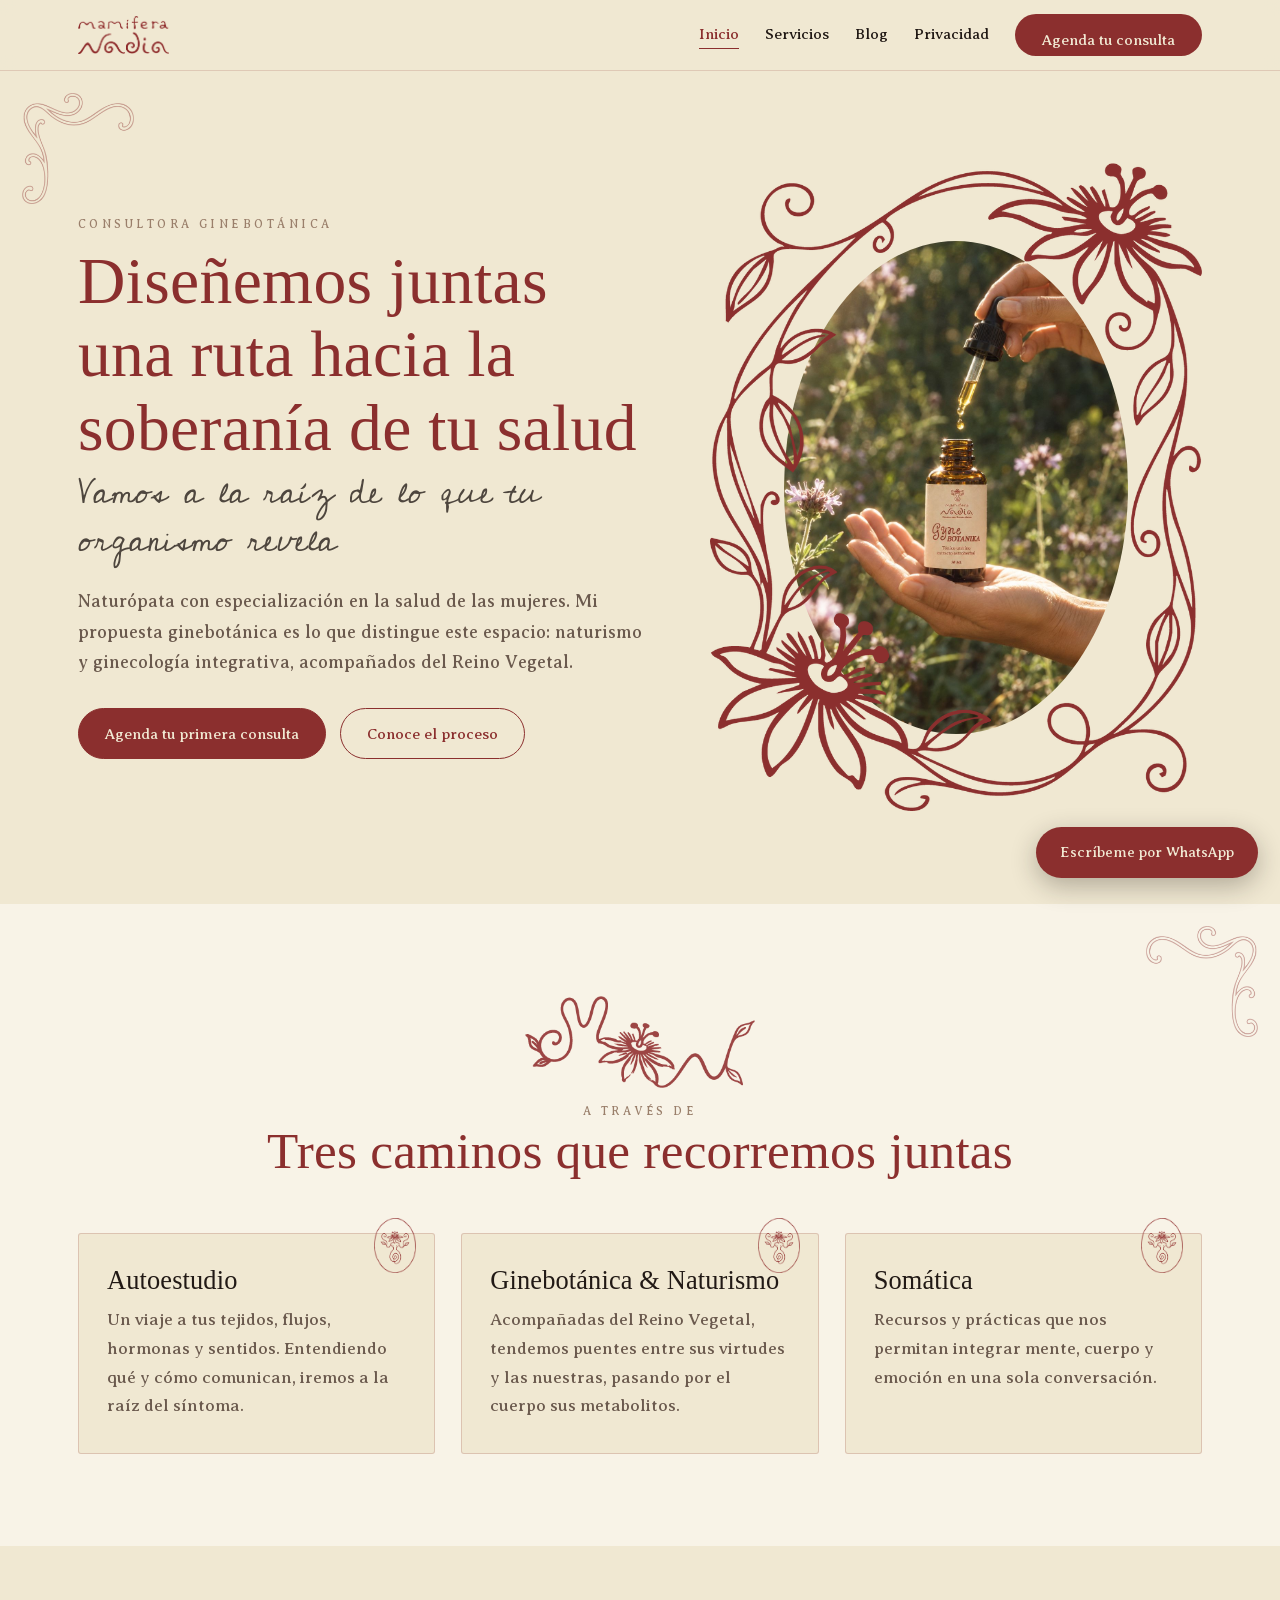
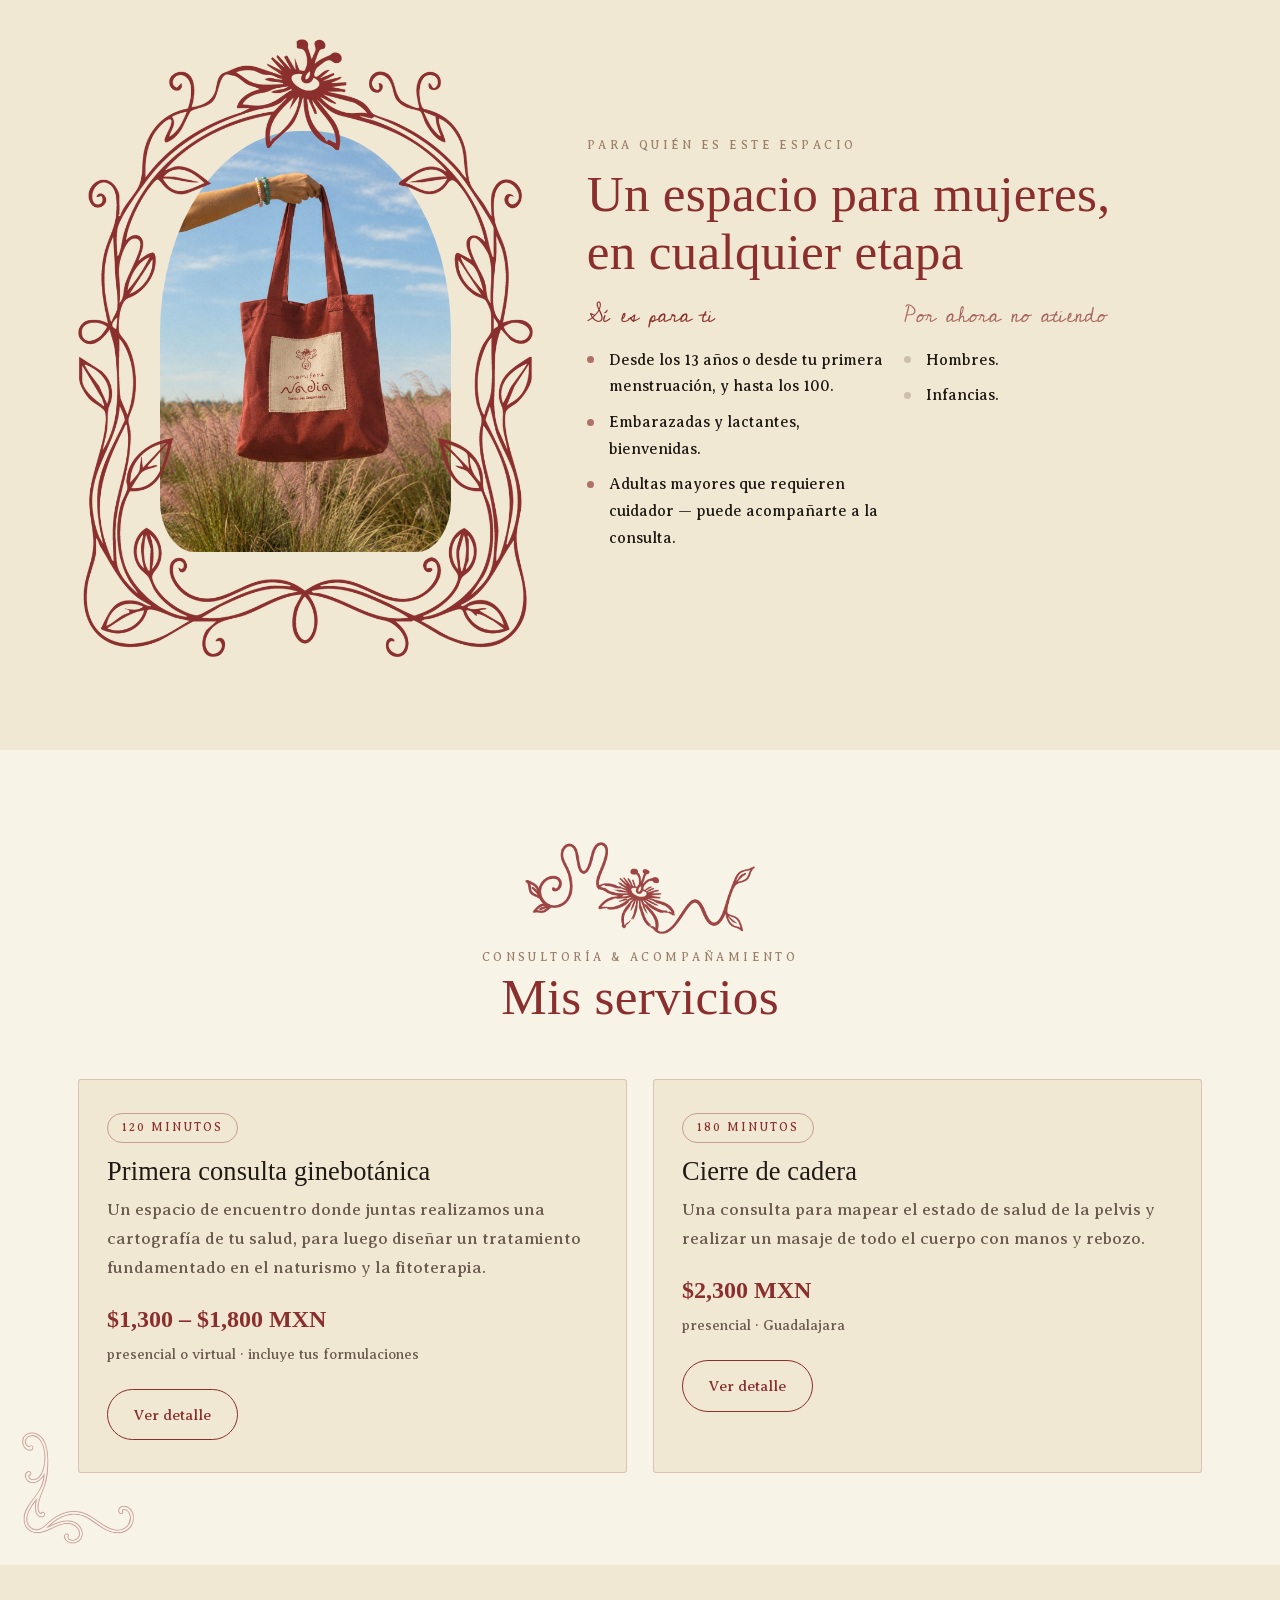
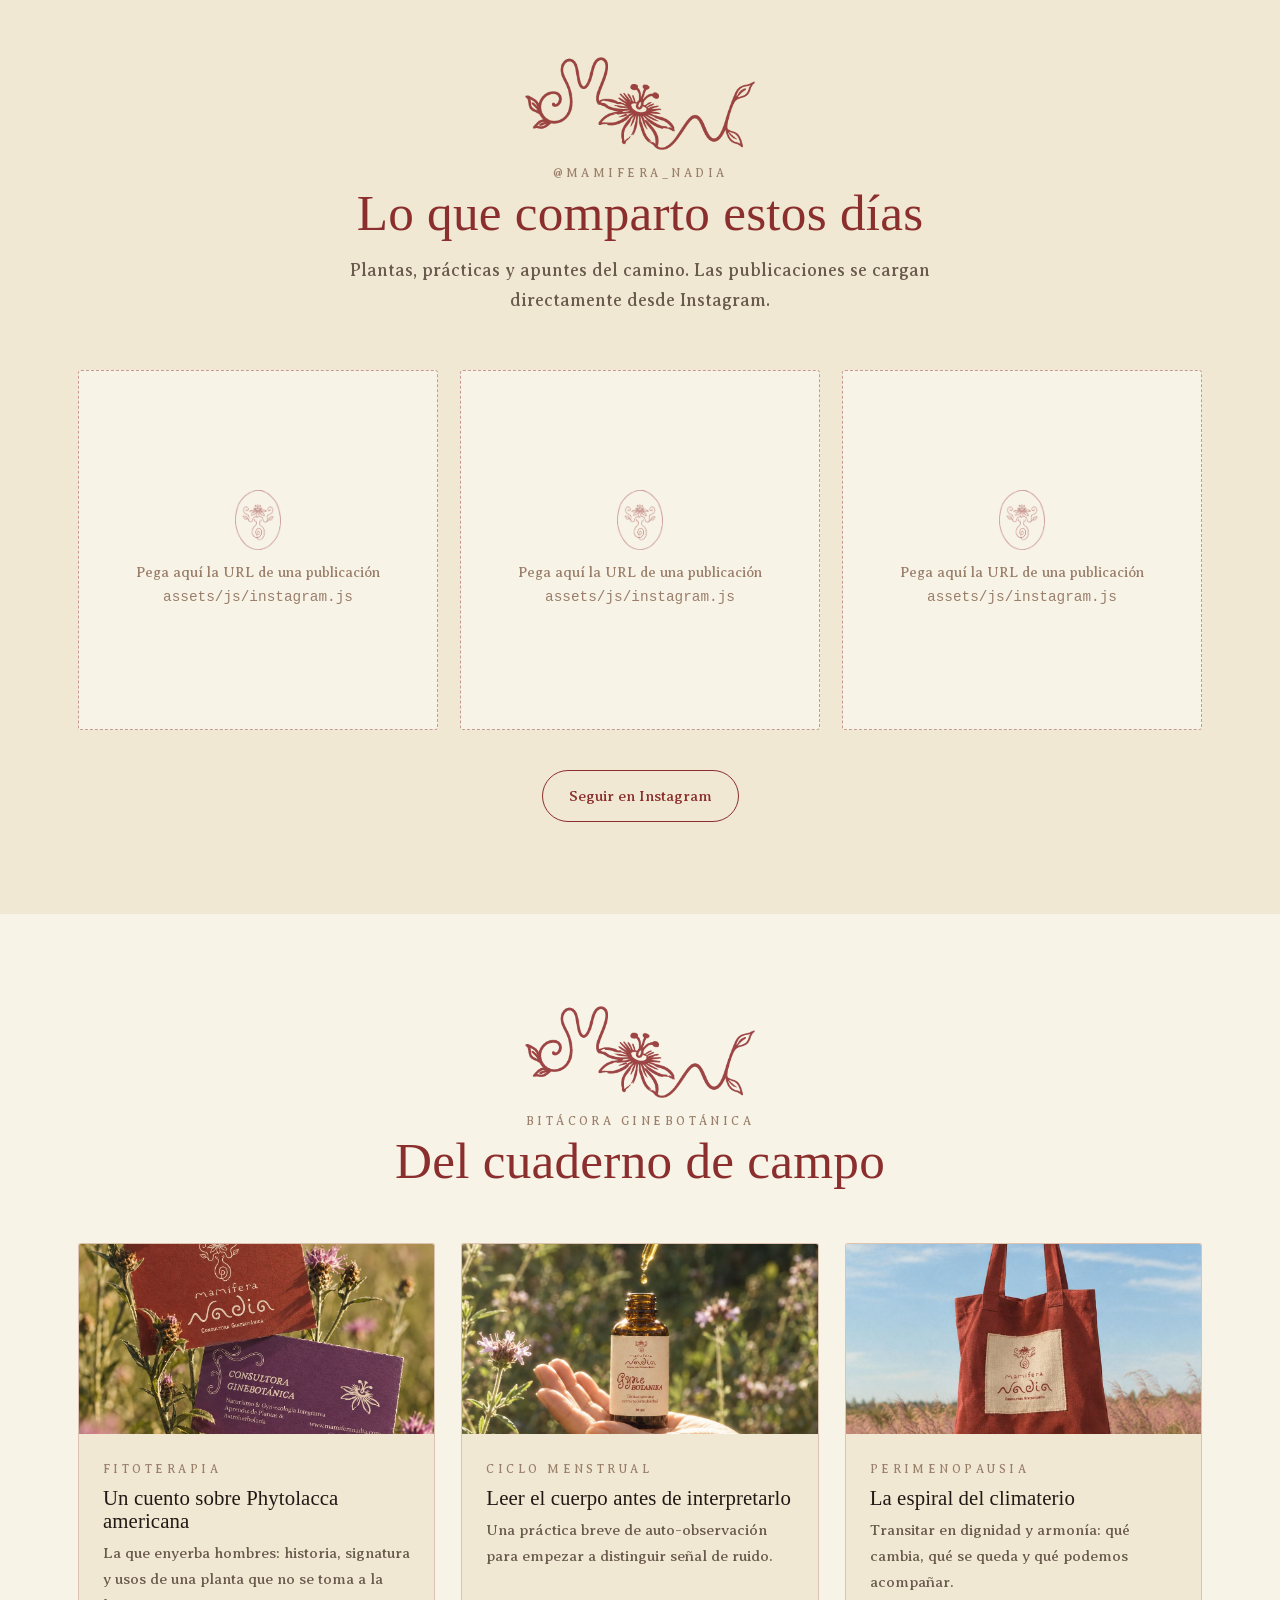
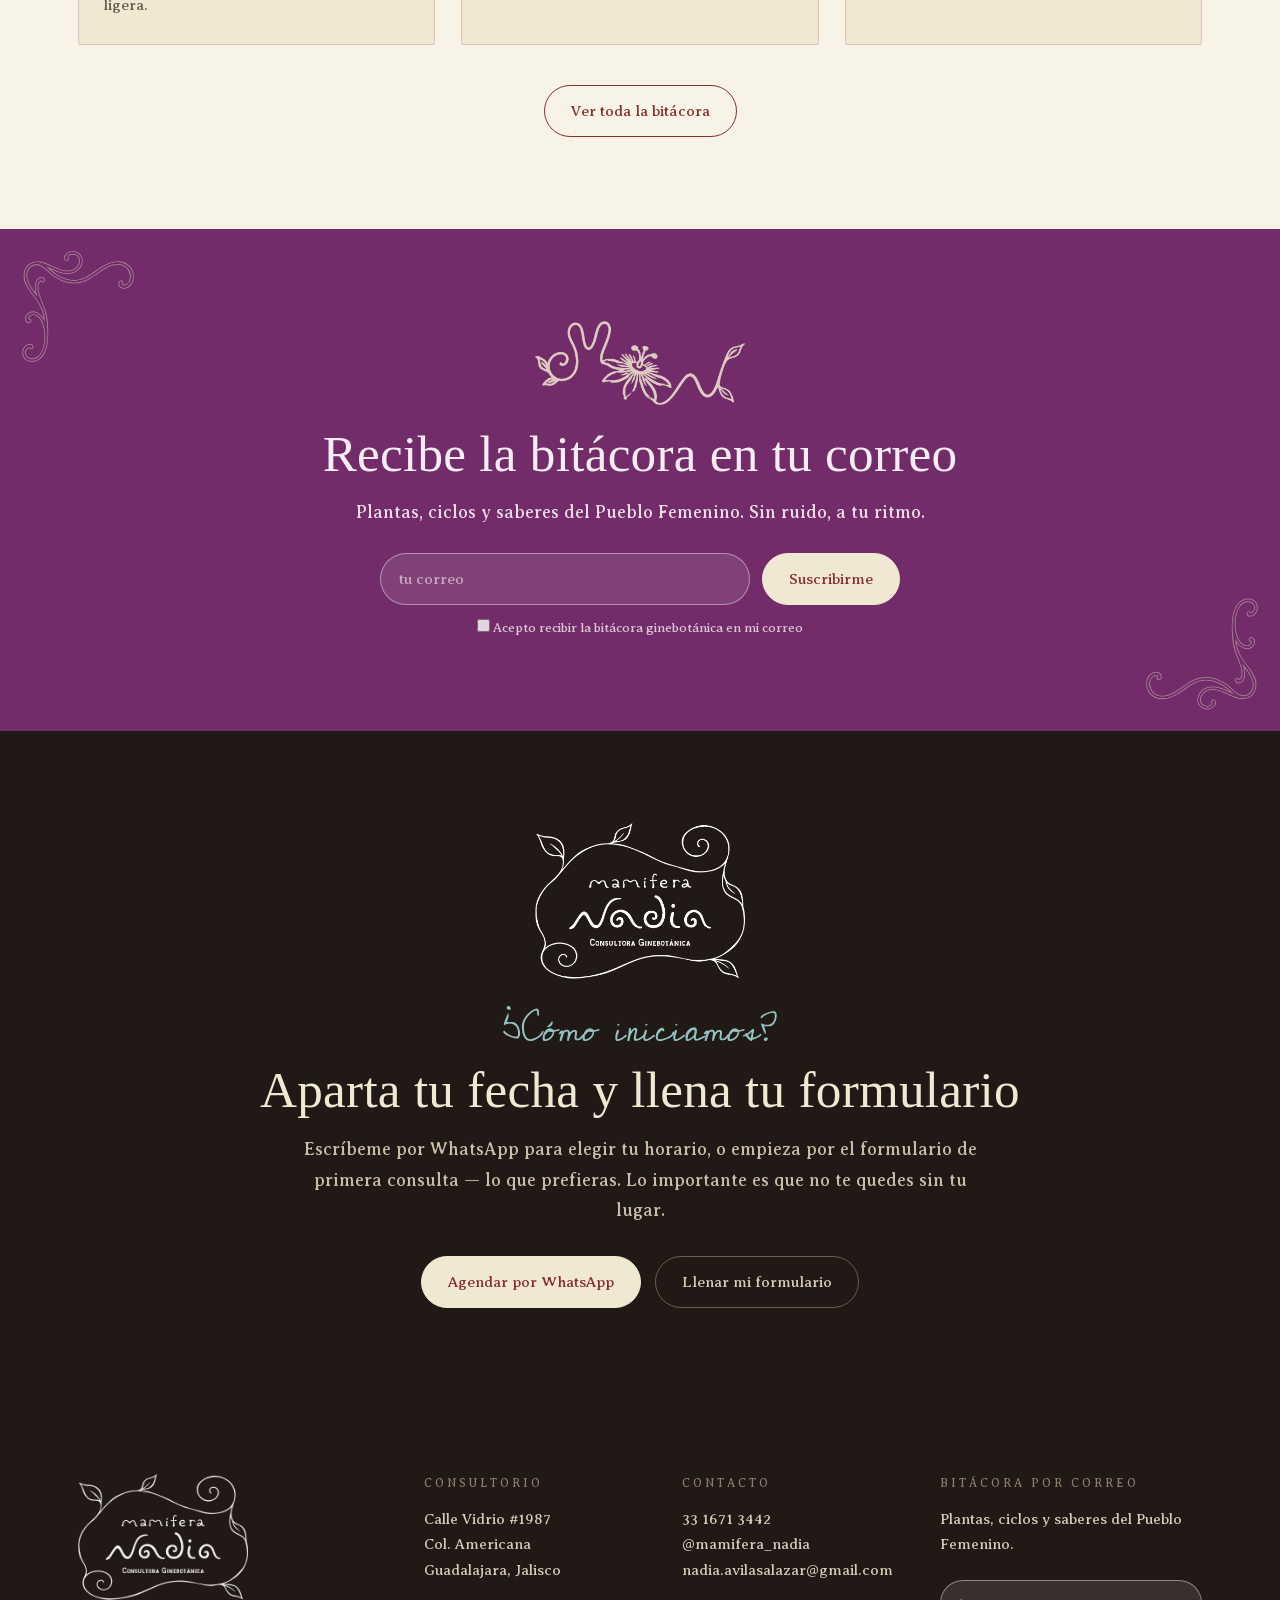
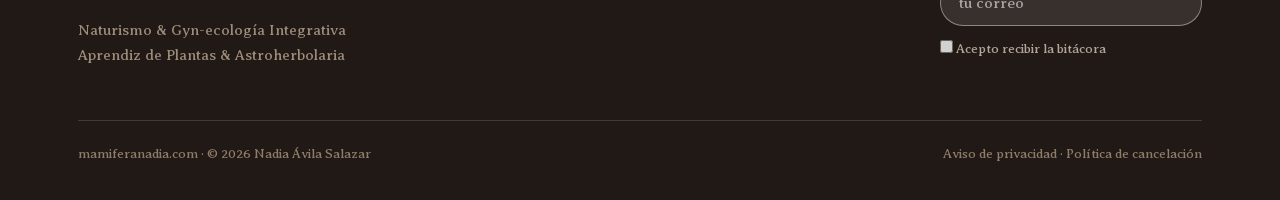
==== index.html @ 170dc7ae "Sitio mamifera Nadia: estructura inicial 5 paginas estaticas, hoja de estilos unica y JS en modulos." ====
<!DOCTYPE html>
<html lang="es">
<head>
  <meta charset="UTF-8">
  <meta name="viewport" content="width=device-width, initial-scale=1">
  <title>mamifera Nadia · Consultora Ginebotánica</title>
  <meta name="description" content="Acompañamiento y consultoría ginebotánica para mujeres. Naturismo y ginecología integrativa en Guadalajara y en línea.">
  <link rel="icon" href="assets/img/logos/sello-rojo.png">
  <link rel="preconnect" href="https://fonts.googleapis.com">
  <link rel="preconnect" href="https://fonts.gstatic.com" crossorigin>
  <link href="https://fonts.googleapis.com/css2?family=Averia+Serif+Libre:ital,wght@0,300;0,400;0,700;1,300;1,400;1,700&amp;family=Cedarville+Cursive&amp;family=IM+Fell+English:ital@0;1&amp;display=swap" rel="stylesheet">
  <link rel="stylesheet" href="assets/css/estilos.css">
</head>
<body>

<!-- ===================== MENÚ ===================== -->
<header class="nav">
  <div class="wrap">
    <a class="brand" href="index.html">
      <img src="assets/img/logos/logo-rojo.png" alt="mamifera Nadia">
    </a>
    <button class="menu-btn" aria-label="Abrir menú" aria-expanded="false">
      <span></span><span></span><span></span>
    </button>
    <nav>
      <a href="index.html">Inicio</a>
      <a href="servicios.html">Servicios</a>
      <a href="blog.html">Blog</a>
      <a href="privacidad.html">Privacidad</a>
      <a class="btn" href="formulario.html">Agenda tu consulta</a>
    </nav>
  </div>
</header>

<!-- ===================== PORTADA ===================== -->
<section class="hero">
  <img class="esq tl" src="assets/img/ornamentos/esquina.png" alt="">
  <div class="wrap split izq" style="grid-template-columns:1.08fr .92fr">
    <div>
      <p class="kicker">Consultora Ginebotánica</p>
      <h1 style="margin:10px 0 4px">Diseñemos juntas<br>una ruta hacia la<br>soberanía de tu salud</h1>
      <p class="mano" style="color:var(--tinta);opacity:.78;margin-bottom:22px">Vamos a la raíz de lo que tu organismo revela</p>
      <p class="lead muted">Naturópata con especialización en la salud de las mujeres. Mi propuesta ginebotánica
      es lo que distingue este espacio: naturismo y ginecología integrativa, acompañados del Reino Vegetal.</p>
      <div style="display:flex;gap:14px;flex-wrap:wrap;margin-top:30px">
        <a class="btn" href="formulario.html">Agenda tu primera consulta</a>
        <a class="btn btn-ghost" href="servicios.html">Conoce el proceso</a>
      </div>
    </div>
    <div class="framed oval">
        <div class="ph" style="background-image:url(assets/img/fotos/tonico.jpg)" role="img" aria-label="Tónico ginebotánico en la mano, en el campo"></div>
        <img class="fr" src="assets/img/ornamentos/marco-oval-flor.png" alt="">
      </div>
  </div>
</section>

<!-- ===================== TRES PILARES ===================== -->
<section class="alt">
  <img class="esq tr" src="assets/img/ornamentos/esquina.png" alt="">
  <div class="wrap">
    <div class="sec-head">
      <img class="divisor" src="assets/img/logos/flor-rojo.png" alt="">
      <p class="kicker">A través de</p>
      <h2>Tres caminos que recorremos juntas</h2>
    </div>
    <div class="grid g3">
      <article class="card">
        <img class="sello" src="assets/img/logos/sello-rojo.png" alt="">
        <h3>Autoestudio</h3>
        <p class="muted">Un viaje a tus tejidos, flujos, hormonas y sentidos. Entendiendo qué y cómo comunican,
        iremos a la raíz del síntoma.</p>
      </article>
      <article class="card">
        <img class="sello" src="assets/img/logos/sello-rojo.png" alt="">
        <h3>Ginebotánica &amp; Naturismo</h3>
        <p class="muted">Acompañadas del Reino Vegetal, tendemos puentes entre sus virtudes y las nuestras,
        pasando por el cuerpo sus metabolitos.</p>
      </article>
      <article class="card">
        <img class="sello" src="assets/img/logos/sello-rojo.png" alt="">
        <h3>Somática</h3>
        <p class="muted">Recursos y prácticas que nos permitan integrar mente, cuerpo y emoción
        en una sola conversación.</p>
      </article>
    </div>
  </div>
</section>

<!-- ===================== PARA QUIÉN ES ===================== -->
<section>
  <div class="wrap split izq">
    <div class="framed arco">
        <div class="ph" style="background-image:url(assets/img/fotos/bolsa.jpg)" role="img" aria-label="Bolsa de mamifera Nadia en el campo"></div>
        <img class="fr" src="assets/img/ornamentos/marco-arco.png" alt="">
      </div>
    <div>
      <p class="kicker">Para quién es este espacio</p>
      <h2 style="margin:10px 0 18px">Un espacio para mujeres,<br>en cualquier etapa</h2>
      <div class="grid g2" style="gap:20px">
        <div>
          <p class="mano-sm">Sí es para ti</p>
          <ul class="lista">
            <li>Desde los 13 años o desde tu primera menstruación, y hasta los 100.</li>
            <li>Embarazadas y lactantes, bienvenidas.</li>
            <li>Adultas mayores que requieren cuidador — puede acompañarte a la consulta.</li>
          </ul>
        </div>
        <div>
          <p class="mano-sm" style="opacity:.7">Por ahora no atiendo</p>
          <ul class="lista no"><li>Hombres.</li><li>Infancias.</li></ul>
        </div>
      </div>
    </div>
  </div>
</section>

<!-- ===================== SERVICIOS ===================== -->
<section class="alt">
  <img class="esq bl" src="assets/img/ornamentos/esquina.png" alt="">
  <div class="wrap">
    <div class="sec-head">
      <img class="divisor" src="assets/img/logos/flor-rojo.png" alt="">
      <p class="kicker">Consultoría &amp; acompañamiento</p>
      <h2>Mis servicios</h2>
    </div>
    <div class="grid g2">
      <article class="card">
        <span class="pill">120 minutos</span>
        <h3>Primera consulta ginebotánica</h3>
        <p class="muted">Un espacio de encuentro donde juntas realizamos una cartografía de tu salud,
        para luego diseñar un tratamiento fundamentado en el naturismo y la fitoterapia.</p>
        <p style="margin-top:16px"><b class="precio-grande">$1,300 – $1,800 MXN</b><br>
        <span class="muted" style="font-size:.9rem">presencial o virtual · incluye tus formulaciones</span></p>
        <p style="margin-top:20px"><a class="btn btn-ghost" href="servicios.html">Ver detalle</a></p>
      </article>
      <article class="card">
        <span class="pill">180 minutos</span>
        <h3>Cierre de cadera</h3>
        <p class="muted">Una consulta para mapear el estado de salud de la pelvis y realizar un masaje
        de todo el cuerpo con manos y rebozo.</p>
        <p style="margin-top:16px"><b class="precio-grande">$2,300 MXN</b><br>
        <span class="muted" style="font-size:.9rem">presencial · Guadalajara</span></p>
        <p style="margin-top:20px"><a class="btn btn-ghost" href="servicios.html">Ver detalle</a></p>
      </article>
    </div>
  </div>
</section>

<!-- ===================== INSTAGRAM ===================== -->
<section>
  <div class="wrap">
    <div class="sec-head">
      <img class="divisor" src="assets/img/logos/flor-rojo.png" alt="">
      <p class="kicker">@mamifera_nadia</p>
      <h2>Lo que comparto estos días</h2>
      <p class="lead muted">Plantas, prácticas y apuntes del camino. Las publicaciones se cargan
      directamente desde Instagram.</p>
    </div>
    <div class="ig-grid" data-instagram></div>
    <p class="center" style="margin-top:40px">
      <a class="btn btn-ghost" data-instagram-perfil href="https://www.instagram.com/mamifera_nadia/"
         target="_blank" rel="noopener">Seguir en Instagram</a>
    </p>
  </div>
</section>

<!-- ===================== BLOG ===================== -->
<section class="alt">
  <div class="wrap">
    <div class="sec-head">
      <img class="divisor" src="assets/img/logos/flor-rojo.png" alt="">
      <p class="kicker">Bitácora ginebotánica</p>
      <h2>Del cuaderno de campo</h2>
    </div>
    <div class="grid g3">
      <article class="post">
        <div class="img" style="background-image:url(assets/img/fotos/tarjetas.jpg)"></div>
        <div class="cuerpo">
          <p class="kicker">Fitoterapia</p>
          <h3>Un cuento sobre Phytolacca americana</h3>
          <p class="muted" style="font-size:.95rem">La que enyerba hombres: historia, signatura y usos
          de una planta que no se toma a la ligera.</p>
        </div>
      </article>
      <article class="post">
        <div class="img" style="background-image:url(assets/img/fotos/tonico.jpg)"></div>
        <div class="cuerpo">
          <p class="kicker">Ciclo menstrual</p>
          <h3>Leer el cuerpo antes de interpretarlo</h3>
          <p class="muted" style="font-size:.95rem">Una práctica breve de auto-observación para empezar
          a distinguir señal de ruido.</p>
        </div>
      </article>
      <article class="post">
        <div class="img" style="background-image:url(assets/img/fotos/bolsa.jpg)"></div>
        <div class="cuerpo">
          <p class="kicker">Perimenopausia</p>
          <h3>La espiral del climaterio</h3>
          <p class="muted" style="font-size:.95rem">Transitar en dignidad y armonía: qué cambia,
          qué se queda y qué podemos acompañar.</p>
        </div>
      </article>
    </div>
    <p class="center" style="margin-top:40px"><a class="btn btn-ghost" href="blog.html">Ver toda la bitácora</a></p>
  </div>
</section>

<!-- ===================== SUSCRIPCIÓN ===================== -->
<section class="morado">
  <img class="esq tl" src="assets/img/ornamentos/esquina-crema.png" alt="">
  <img class="esq br" src="assets/img/ornamentos/esquina-crema.png" alt="">
  <div class="wrap center">
    <img class="divisor" src="assets/img/logos/flor-crema.png" style="width:210px;margin-bottom:20px" alt="">
    <h2>Recibe la bitácora en tu correo</h2>
    <p class="lead" style="margin:14px auto 0;opacity:.9">Plantas, ciclos y saberes del Pueblo Femenino.
    Sin ruido, a tu ritmo.</p>
    <form class="sus" style="margin:26px auto 0" onsubmit="return false">
      <label class="sr-only" for="correo">Tu correo</label>
      <input id="correo" type="email" placeholder="tu correo" required>
      <button class="btn btn-claro" type="submit">Suscribirme</button>
    </form>
    <label class="consent"><input type="checkbox" required> Acepto recibir la bitácora ginebotánica en mi correo</label>
  </div>
</section>

<!-- ===================== CIERRE ===================== -->
<section id="agendar" class="oscuro">
  <div class="wrap center">
    <img src="assets/img/logos/logo-blanco.png" style="width:210px;margin:0 auto 28px" alt="">
    <p class="mano" style="color:var(--agua)">¿Cómo iniciamos?</p>
    <h2 style="margin:6px 0 16px">Aparta tu fecha y llena tu formulario</h2>
    <p class="lead" style="margin:0 auto;color:#C9BCA9">Escríbeme por WhatsApp para elegir tu horario, o empieza
    por el formulario de primera consulta — lo que prefieras. Lo importante es que no te quedes sin tu lugar.</p>
    <div style="display:flex;gap:14px;flex-wrap:wrap;justify-content:center;margin-top:30px">
      <a class="btn btn-claro" href="https://wa.me/523316713442">Agendar por WhatsApp</a>
      <a class="btn btn-linea" href="formulario.html">Llenar mi formulario</a>
    </div>
  </div>
</section>

<!-- ===================== PIE ===================== -->
<footer>
  <div class="wrap">
    <div class="cols">
      <div>
        <img class="logo" src="assets/img/logos/logo-blanco.png" alt="mamifera Nadia">
        <p style="color:#9D8C7A">Naturismo &amp; Gyn-ecología Integrativa<br>
        Aprendiz de Plantas &amp; Astroherbolaria</p>
      </div>
      <div>
        <h4>Consultorio</h4>
        Calle Vidrio #1987<br>Col. Americana<br>Guadalajara, Jalisco
      </div>
      <div>
        <h4>Contacto</h4>
        <a href="https://wa.me/523316713442">33 1671 3442</a><br>
        <a href="https://www.instagram.com/mamifera_nadia/">@mamifera_nadia</a><br>
        <a href="mailto:nadia.avilasalazar@gmail.com">nadia.avilasalazar@gmail.com</a>
      </div>
      <div>
        <h4>Bitácora por correo</h4>
        <p style="margin-bottom:10px">Plantas, ciclos y saberes del Pueblo Femenino.</p>
        <form class="sus" style="max-width:none" onsubmit="return false">
          <label class="sr-only" for="pie-correo">Tu correo</label>
          <input id="pie-correo" type="email" placeholder="tu correo" required>
        </form>
        <label class="consent"><input type="checkbox"> Acepto recibir la bitácora</label>
      </div>
    </div>
    <div class="fin">
      <span>mamiferanadia.com · © <span data-anio>2026</span> Nadia Ávila Salazar</span>
      <span><a href="privacidad.html">Aviso de privacidad</a> ·
            <a href="privacidad.html#cancelacion">Política de cancelación</a></span>
    </div>
  </div>
</footer>

<a class="wa" href="https://wa.me/523316713442">Escríbeme por WhatsApp</a>
<script type="module" src="assets/js/main.js"></script>
</body>
</html>
---- assets/css/estilos.css ----
/* =============================================================
   mamifera Nadia · Consultora Ginebotánica
   Hoja de estilos única del sitio
   Paleta y tipografías tomadas del manual de marca.
   ============================================================= */

/* ---------- 1. Tokens ---------- */
:root{
  /* Paleta del manual de marca */
  --crema:#F0E8D2;        /* Savia mamífera claro · PANTONE 7506C */
  --crema2:#F8F3E7;       /* variación de apoyo, no está en el manual */
  --rojo:#8B2F2E;         /* Savia mamífera · PANTONE 663C */
  --rojo-osc:#6E2423;
  --morado:#722C69;       /* Misterio · PANTONE 249C */
  --agua:#94C2C3;         /* Fluir · PANTONE 564C */
  --tinta:#211915;        /* Muerte / Renacimiento */

  /* Tipografías (manual: sección "Tipografía en web") */
  --sans:'Averia Serif Libre',Georgia,serif;   /* cuerpo de texto */
  --titulo:'IM Fell English',Georgia,serif;    /* títulos */
  --mano:'Cedarville Cursive',cursive;         /* subtítulo o contraste */

  --max:1180px;
  --radio:3px;
}

/* ---------- 2. Base ---------- */
*{box-sizing:border-box;margin:0;padding:0}
html{scroll-behavior:smooth}
body{
  font-family:var(--sans);background:var(--crema);color:var(--tinta);
  line-height:1.7;font-size:17px;-webkit-font-smoothing:antialiased;
}
img{max-width:100%;display:block}
a{color:inherit;text-decoration:none}
button{font:inherit;cursor:pointer;border:none;background:none;color:inherit}
.wrap{max-width:var(--max);margin:0 auto;padding:0 28px}
.sr-only{position:absolute;width:1px;height:1px;overflow:hidden;clip:rect(0 0 0 0);white-space:nowrap}

/* ---------- 3. Tipografía ---------- */
h1,h2,h3{font-family:var(--titulo);font-weight:400;line-height:1.12;letter-spacing:.005em}
h1{font-size:clamp(2.6rem,5.2vw,4.1rem);color:var(--rojo)}
h2{font-size:clamp(2rem,4.2vw,3.2rem);color:var(--rojo)}
h3{font-size:clamp(1.3rem,2.2vw,1.65rem);color:var(--tinta)}
.mano{font-family:var(--mano);font-size:clamp(1.5rem,3vw,2.2rem);color:var(--rojo);line-height:1.35}
.mano-sm{font-family:var(--mano);font-size:1.35rem;color:var(--rojo)}
.kicker{font-size:.72rem;letter-spacing:.3em;text-transform:uppercase;color:#9A7F6B}
.lead{font-size:1.12rem;max-width:62ch}
.muted{color:#6B5A4E}
.center{text-align:center}

/* ---------- 4. Navegación ---------- */
.nav{position:sticky;top:0;z-index:40;background:rgba(240,232,210,.94);
     backdrop-filter:blur(8px);border-bottom:1px solid rgba(139,47,46,.16)}
.nav .wrap{display:flex;align-items:center;gap:30px;padding-top:14px;padding-bottom:14px}
.nav .brand img{height:38px;width:auto}
.nav nav{margin-left:auto;display:flex;gap:26px;align-items:center;font-size:.95rem}
.nav nav a{padding-bottom:2px;border-bottom:1px solid transparent}
.nav nav a:not(.btn):hover,
.nav nav a:not(.btn)[aria-current="page"]{border-color:var(--rojo);color:var(--rojo)}
.nav nav a.btn:hover{border-color:var(--rojo-osc)}

.menu-btn{display:none;margin-left:auto;width:42px;height:42px;position:relative}
.menu-btn span{position:absolute;left:9px;right:9px;height:1.5px;background:var(--rojo);transition:.25s}
.menu-btn span:nth-child(1){top:14px}
.menu-btn span:nth-child(2){top:20px}
.menu-btn span:nth-child(3){top:26px}
.menu-abierto .menu-btn span:nth-child(1){top:20px;transform:rotate(45deg)}
.menu-abierto .menu-btn span:nth-child(2){opacity:0}
.menu-abierto .menu-btn span:nth-child(3){top:20px;transform:rotate(-45deg)}

/* ---------- 5. Botones ---------- */
/* [hidden] debe ganarle al display de .btn, o los botones del
   formulario por pasos se muestran todos a la vez. */
[hidden]{display:none!important}
.btn{display:inline-block;background:var(--rojo);color:var(--crema);padding:12px 26px;
     border-radius:999px;font-size:.95rem;border:1px solid var(--rojo);transition:.18s;text-align:center}
.btn:hover{background:var(--rojo-osc);border-color:var(--rojo-osc)}
.btn-ghost{background:transparent;color:var(--rojo)}
.btn-ghost:hover{background:var(--rojo);color:var(--crema)}
.btn-claro{background:var(--crema);color:var(--rojo);border-color:var(--crema)}
.btn-claro:hover{background:#fff;color:var(--rojo-osc);border-color:#fff}
.btn-linea{background:transparent;border-color:#6A5B4E;color:#D7CBB8}
.btn-linea:hover{background:rgba(255,255,255,.08);border-color:#8E7C6A}

/* ---------- 6. Secciones ---------- */
section{padding:92px 0;position:relative}
.alt{background:var(--crema2)}
.oscuro{background:var(--tinta);color:var(--crema)}
.oscuro h2,.oscuro h3,.oscuro .mano{color:var(--crema)}
.oscuro .kicker{color:#A99583}
.morado{background:var(--morado);color:#F6EDF4}
.morado h2,.morado .mano{color:#F6EDF4}
.morado .kicker{color:#D3AFCB}

.sec-head{text-align:center;margin-bottom:54px}
.sec-head .lead{margin:14px auto 0}
.divisor{display:block;width:230px;margin:0 auto 14px;opacity:.85}

/* Flourishes de esquina (universo gráfico del manual) */
.esq{position:absolute;width:112px;opacity:.4;pointer-events:none}
.esq.tl{top:22px;left:22px}
.esq.tr{top:22px;right:22px;transform:scaleX(-1)}
.esq.bl{bottom:22px;left:22px;transform:scaleY(-1)}
.esq.br{bottom:22px;right:22px;transform:scale(-1,-1)}

/* ---------- 7. Fotografía enmarcada ---------- */
.framed{position:relative;width:100%}
.framed .ph{position:absolute;background-size:cover;background-position:center}
.framed .fr{position:absolute;inset:0;width:100%;height:100%;object-fit:contain}
.framed.oval{aspect-ratio:864/1139}
.framed.oval .ph{inset:12% 15%;border-radius:50%}
.framed.arco{aspect-ratio:857/1167}
.framed.arco .ph{inset:15% 18% 17%;border-radius:48% 48% 12% 12%}
.framed.rect{aspect-ratio:871/1115}
.framed.rect .ph{inset:16% 18%;border-radius:2px}

/* ---------- 8. Rejillas y tarjetas ---------- */
.grid{display:grid;gap:26px}
.grid>*{min-width:0}
.g2{grid-template-columns:repeat(2,1fr)}
.g3{grid-template-columns:repeat(3,1fr)}
.g4{grid-template-columns:repeat(4,1fr)}
.split{display:grid;gap:54px;align-items:center}
.split.izq{grid-template-columns:.85fr 1.15fr}
.split.der{grid-template-columns:1.15fr .85fr}

.card{background:var(--crema2);border:1px solid rgba(139,47,46,.2);
      border-radius:var(--radio);padding:32px 28px;position:relative}
.alt .card{background:var(--crema)}
.card h3{margin-bottom:10px}
.card .sello{position:absolute;top:-16px;right:18px;width:42px;opacity:.9}
.card.precio{text-align:center}
.precio .amt{font-family:var(--titulo);font-size:2.4rem;color:var(--rojo);line-height:1.1;margin:10px 0 2px}
.precio-grande{font-family:var(--titulo);font-size:1.5rem;color:var(--rojo)}

.pill{display:inline-block;font-size:.72rem;letter-spacing:.18em;text-transform:uppercase;
      color:var(--rojo);border:1px solid rgba(139,47,46,.4);border-radius:999px;
      padding:4px 14px;margin-bottom:14px}

.lista{list-style:none;margin-top:12px}
.lista li{position:relative;padding-left:22px;margin-bottom:9px;font-size:.98rem}
.lista li::before{content:"";position:absolute;left:0;top:.62em;width:7px;height:7px;
                  border-radius:50%;background:var(--rojo);opacity:.65}
.lista.no li::before{background:#B9A997}

.pasos .paso{text-align:center}
.paso .n{font-family:var(--titulo);font-size:2.6rem;color:var(--rojo);opacity:.55;line-height:1}
.paso p{font-size:.97rem;margin-top:6px}

.horario{display:flex;justify-content:space-between;gap:12px;padding:9px 0;
         border-bottom:1px dotted rgba(139,47,46,.3);font-size:1rem}
.horario:last-child{border-bottom:none}
.horario b{font-weight:400;color:var(--rojo)}

/* ---------- 9. Blog ---------- */
.post{background:var(--crema2);border:1px solid rgba(139,47,46,.2);
      border-radius:var(--radio);overflow:hidden;display:flex;flex-direction:column}
.alt .post{background:var(--crema)}
.post .img{height:190px;background-size:cover;background-position:center}
.post .cuerpo{padding:26px 24px}
.post h3{font-size:1.3rem;margin:6px 0 8px}
.categorias{display:flex;gap:10px;flex-wrap:wrap;justify-content:center;margin-top:22px}
.categorias a{border:1px solid rgba(139,47,46,.35);border-radius:999px;padding:6px 18px;font-size:.9rem}
.categorias a:hover,.categorias a[aria-current]{background:var(--rojo);color:var(--crema);border-color:var(--rojo)}

/* ---------- 10. Instagram ---------- */
.ig-grid{display:grid;grid-template-columns:repeat(3,1fr);gap:22px;align-items:start}
.ig-grid>*{min-width:0}
/* Instagram inyecta iframes con ancho mínimo propio: lo neutralizamos */
.ig-grid .instagram-media{min-width:0!important;max-width:100%!important;margin:0!important;
                          border-radius:var(--radio)!important}
.ig-slot{border:1px dashed rgba(139,47,46,.45);border-radius:var(--radio);background:var(--crema2);
         aspect-ratio:1/1;display:flex;flex-direction:column;align-items:center;justify-content:center;
         gap:10px;text-align:center;padding:26px;color:#9A7F6B;font-size:.9rem}
.ig-slot img{width:46px;opacity:.5}
.ig-fallback{border:1px solid rgba(139,47,46,.25);border-radius:var(--radio);background:var(--crema2);
             aspect-ratio:1/1;display:flex;flex-direction:column;align-items:center;justify-content:center;
             gap:12px;text-align:center;padding:26px}

/* ---------- 11. Formulario ---------- */
.form-wrap{max-width:760px;margin:0 auto}
fieldset{border:none;padding:0;margin:0;min-width:0}
legend{padding:0;display:block}
.paso-form{display:none}
.paso-form.activo{display:block}
.barra{display:flex;gap:5px;margin:26px 0 8px}
.barra span{flex:1;height:5px;background:rgba(139,47,46,.18);border-radius:999px;transition:.3s}
.barra span.ok{background:var(--rojo)}
.campo{margin:22px 0}
.campo label{display:block;font-size:.98rem;margin-bottom:8px}
.campo .ayuda{font-size:.85rem;color:#9A7F6B;margin-top:4px}
.campo input[type=text],.campo input[type=email],.campo input[type=tel],
.campo input[type=number],.campo select,.campo textarea{
  width:100%;border:1px solid rgba(139,47,46,.3);background:#fff;border-radius:var(--radio);
  padding:12px 14px;font-family:var(--sans);font-size:1rem;color:var(--tinta)}
.campo textarea{min-height:110px;resize:vertical}
.campo input:focus,.campo textarea:focus,.campo select:focus{outline:2px solid rgba(139,47,46,.35);outline-offset:1px}
.opciones{display:flex;gap:10px;flex-wrap:wrap}
.opciones label{display:inline-flex;align-items:center;gap:8px;border:1px solid rgba(139,47,46,.3);
                background:#fff;border-radius:999px;padding:8px 18px;font-size:.93rem;cursor:pointer}
.modalidad{display:grid;grid-template-columns:1fr 1fr;gap:16px;margin:18px 0}
.modalidad label{border:2px solid rgba(139,47,46,.25);background:#fff;border-radius:var(--radio);
                 padding:20px;text-align:center;cursor:pointer;transition:.18s}
.modalidad input{position:absolute;opacity:0}
.modalidad input:checked + span{color:var(--rojo)}
.modalidad label:has(input:checked){border-color:var(--rojo)}
.nav-form{display:flex;justify-content:space-between;gap:14px;margin-top:34px}

/* ---------- 12. Suscripción ---------- */
.sus{display:flex;gap:12px;max-width:520px;margin-top:22px}
.sus input{flex:1;min-width:0;border:1px solid rgba(246,237,244,.45);background:rgba(255,255,255,.1);
           color:#F6EDF4;padding:13px 18px;border-radius:999px;font-family:var(--sans);font-size:.95rem}
.sus input::placeholder{color:rgba(246,237,244,.6)}
.consent{font-size:.82rem;opacity:.8;margin-top:12px;display:block}

/* ---------- 13. Pie ---------- */
footer{background:var(--tinta);color:#D7CBB8;padding:74px 0 34px;font-size:.93rem}
footer .cols{display:grid;grid-template-columns:1.4fr 1fr 1fr 1.2fr;gap:40px}
footer .cols>*{min-width:0}
footer h4{font-size:.72rem;letter-spacing:.26em;text-transform:uppercase;color:#8E7C6A;
          margin-bottom:14px;font-weight:400;font-family:var(--sans)}
footer a:hover{color:var(--crema)}
footer .logo{width:170px;margin-bottom:18px;opacity:.95}
footer .fin{margin-top:52px;padding-top:22px;border-top:1px solid rgba(215,203,184,.18);
            display:flex;justify-content:space-between;gap:20px;flex-wrap:wrap;font-size:.82rem;color:#8E7C6A}

/* ---------- 14. WhatsApp flotante ---------- */
.wa{position:fixed;right:22px;bottom:22px;z-index:50;background:var(--rojo);color:var(--crema);
    border-radius:999px;padding:13px 24px;font-size:.92rem;box-shadow:0 8px 26px rgba(33,25,21,.3)}
.wa:hover{background:var(--rojo-osc)}

/* ---------- 15. Responsive ---------- */
@media(max-width:900px){
  body{font-size:16px}
  section{padding:64px 0}
  .wrap{padding:0 16px}
  .g2,.g3,.g4,.ig-grid{grid-template-columns:1fr}
  .g4.pasos,.ig-grid{grid-template-columns:repeat(2,minmax(0,1fr))}
  .split.izq,.split.der{grid-template-columns:1fr;gap:38px}
  .split .framed{max-width:420px;margin:0 auto}
  .modalidad{grid-template-columns:1fr}
  footer .cols{grid-template-columns:repeat(2,minmax(0,1fr));gap:28px}
  .esq{display:none}

  .menu-btn{display:block}
  .nav nav{position:fixed;inset:68px 0 auto;background:var(--crema);flex-direction:column;
           align-items:stretch;gap:0;padding:10px 16px 22px;margin:0;
           border-bottom:1px solid rgba(139,47,46,.16);display:none}
  .menu-abierto .nav nav{display:flex}
  .nav nav a{padding:14px 4px;border-bottom:1px solid rgba(139,47,46,.12)}
  .nav nav a.btn{margin-top:14px;border-bottom:1px solid var(--rojo)}
}
@media(max-width:560px){
  .ig-grid{grid-template-columns:1fr}
  .sus{flex-direction:column}
  .sus .btn{width:100%}
}

/* ---------- 16. Accesibilidad ---------- */
@media(prefers-reduced-motion:reduce){
  *{animation:none!important;transition:none!important}
  html{scroll-behavior:auto}
}
:focus-visible{outline:2px solid var(--rojo);outline-offset:2px}
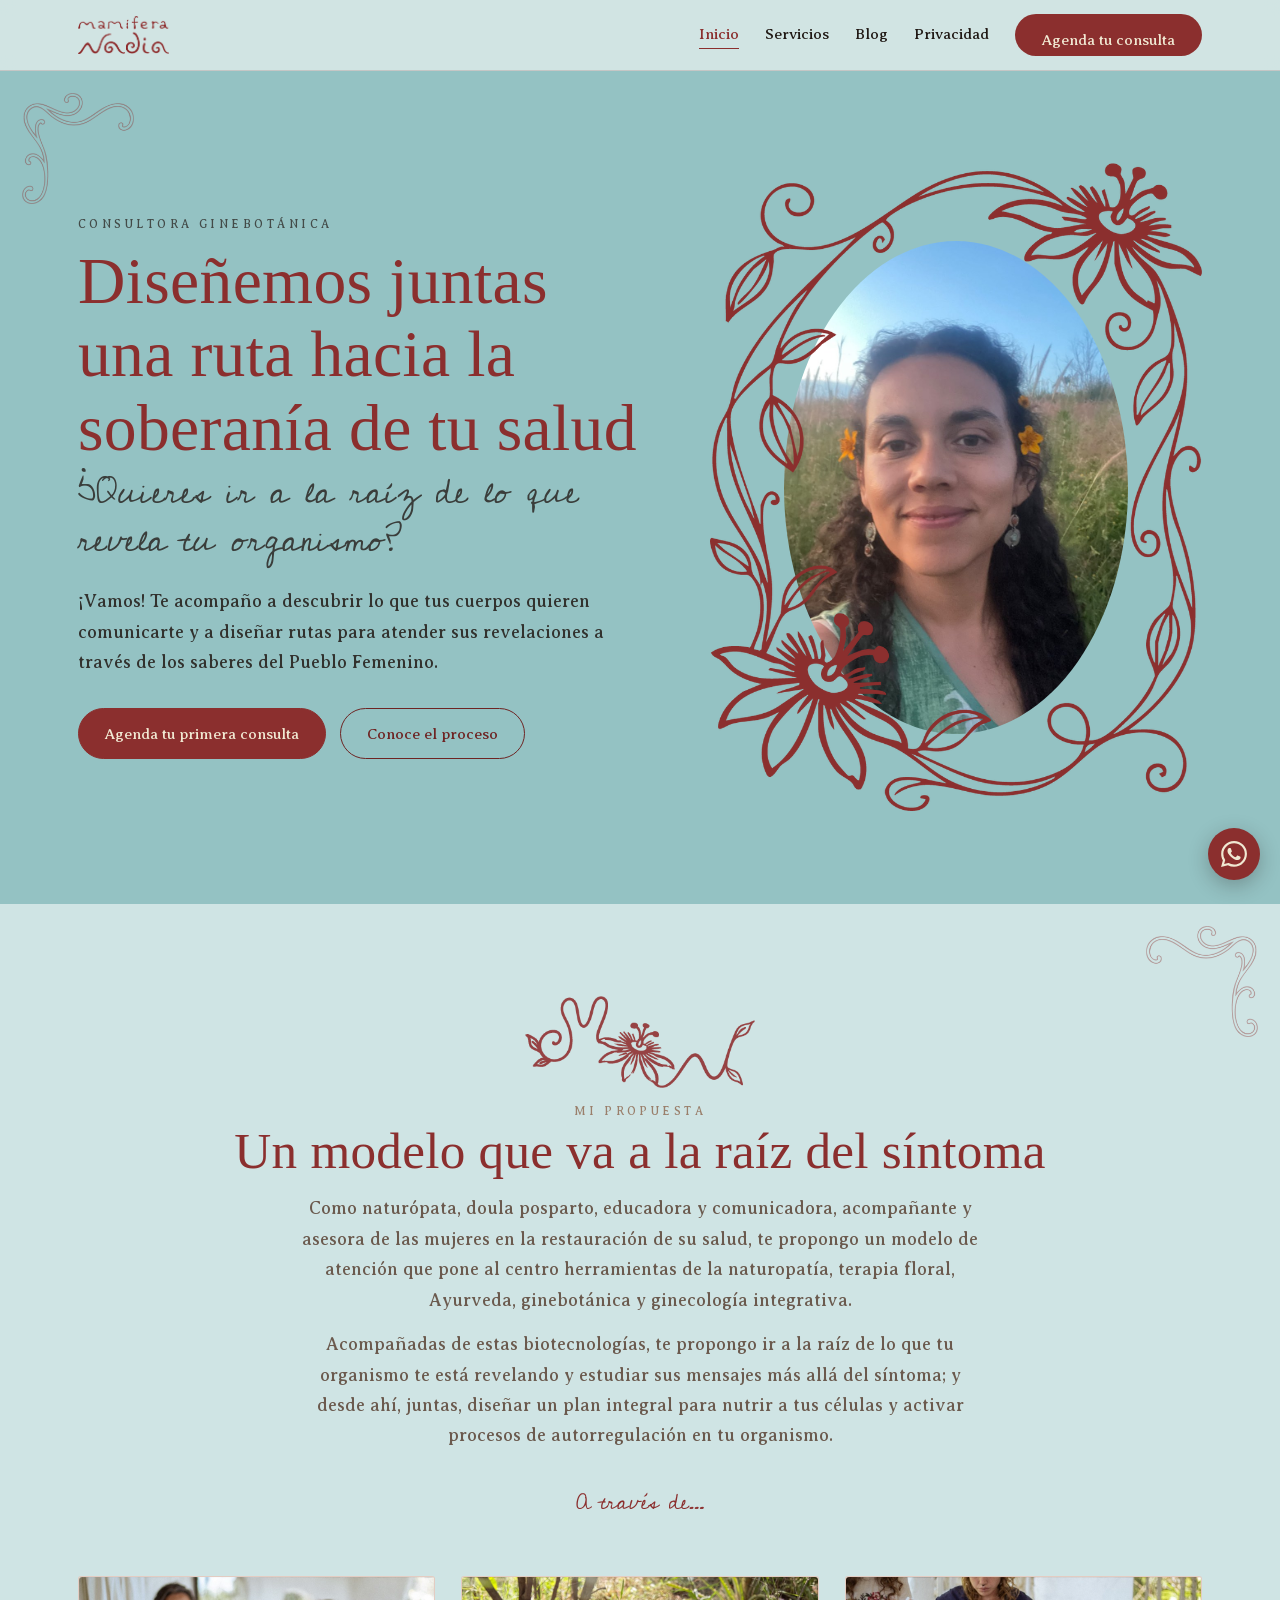
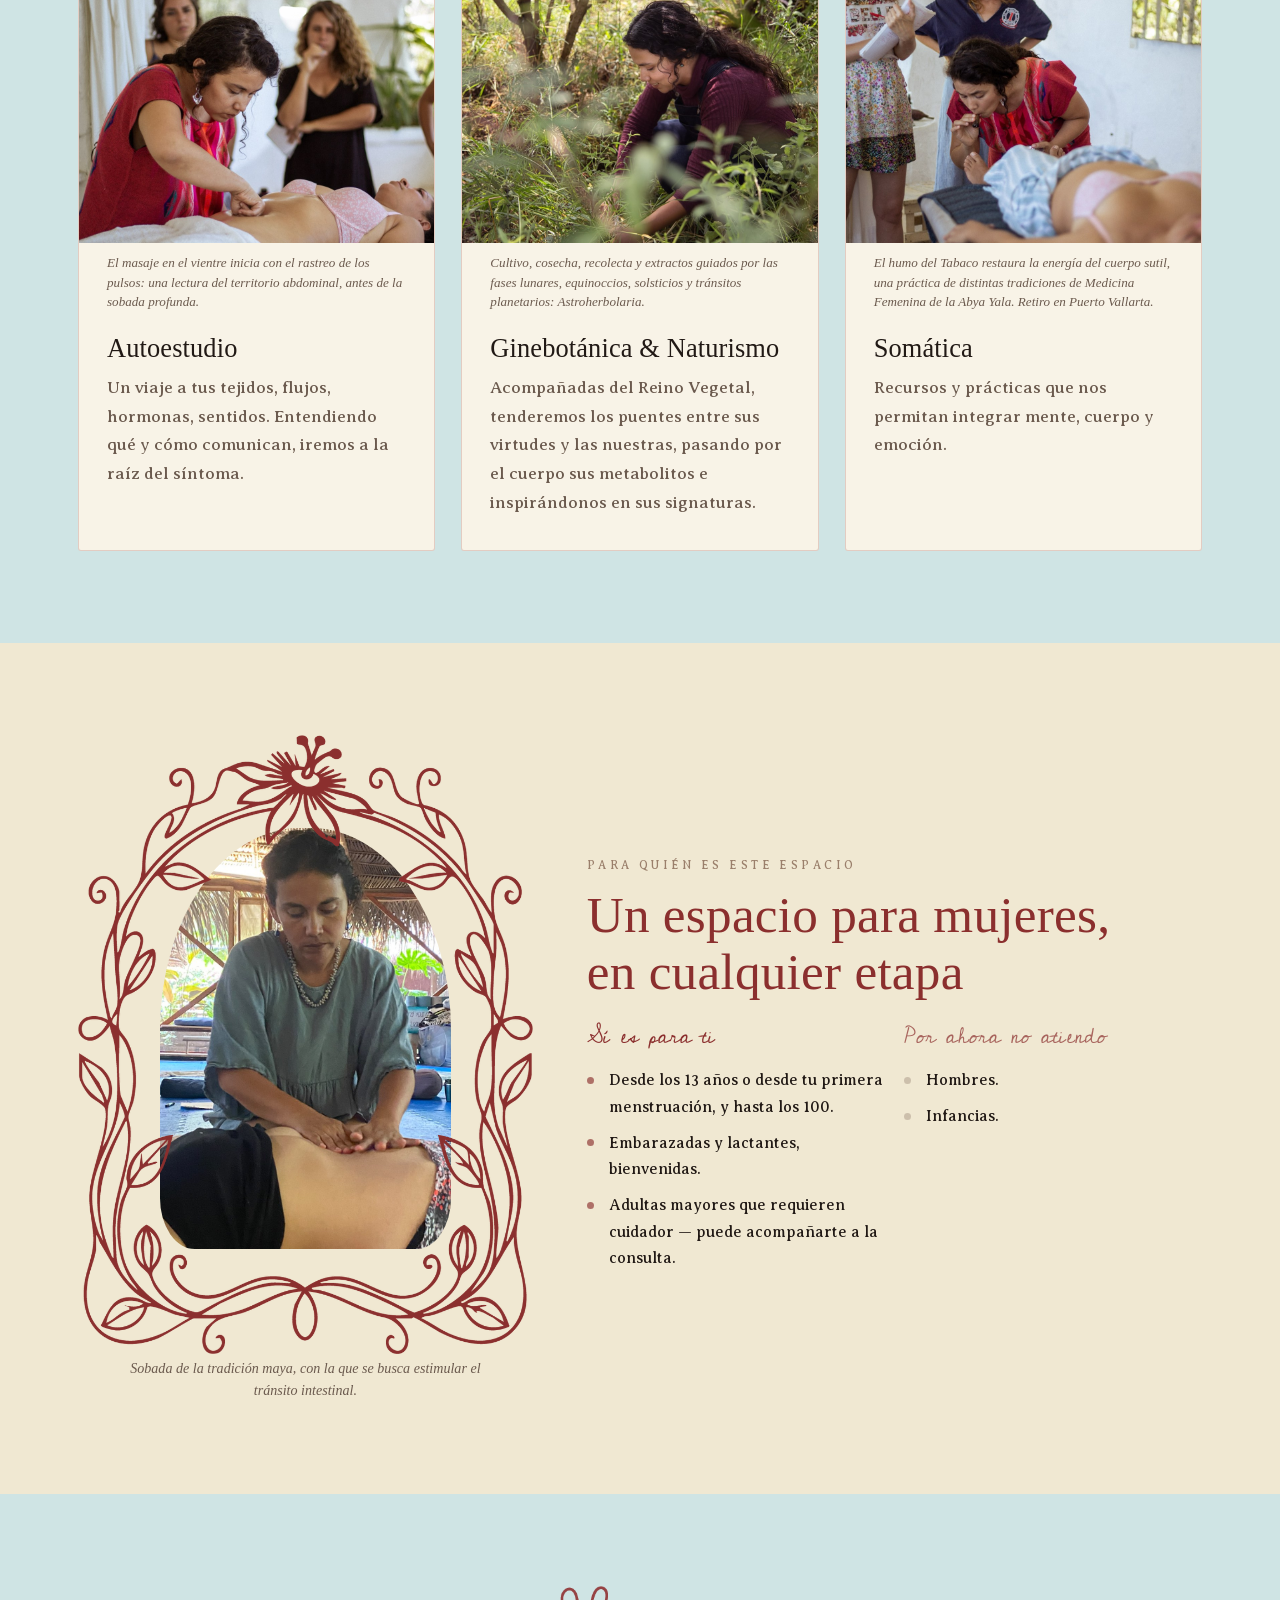
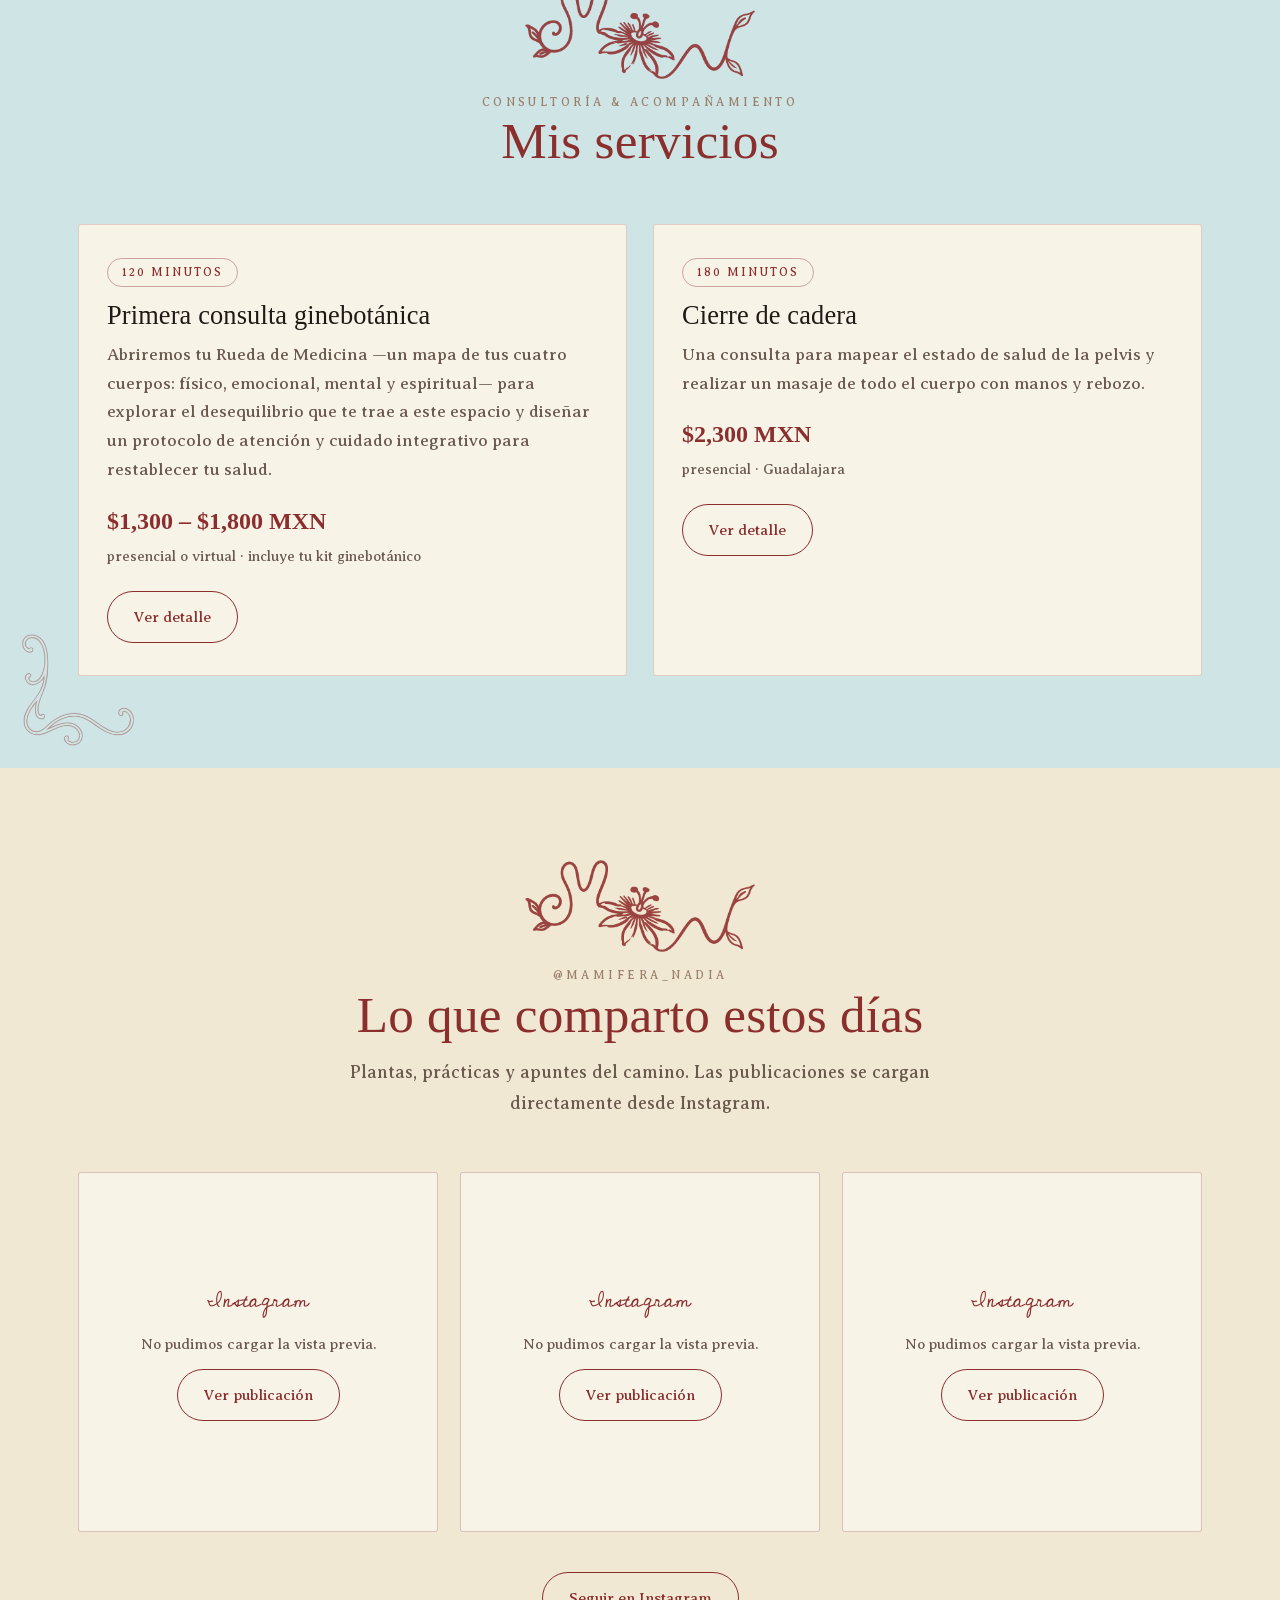
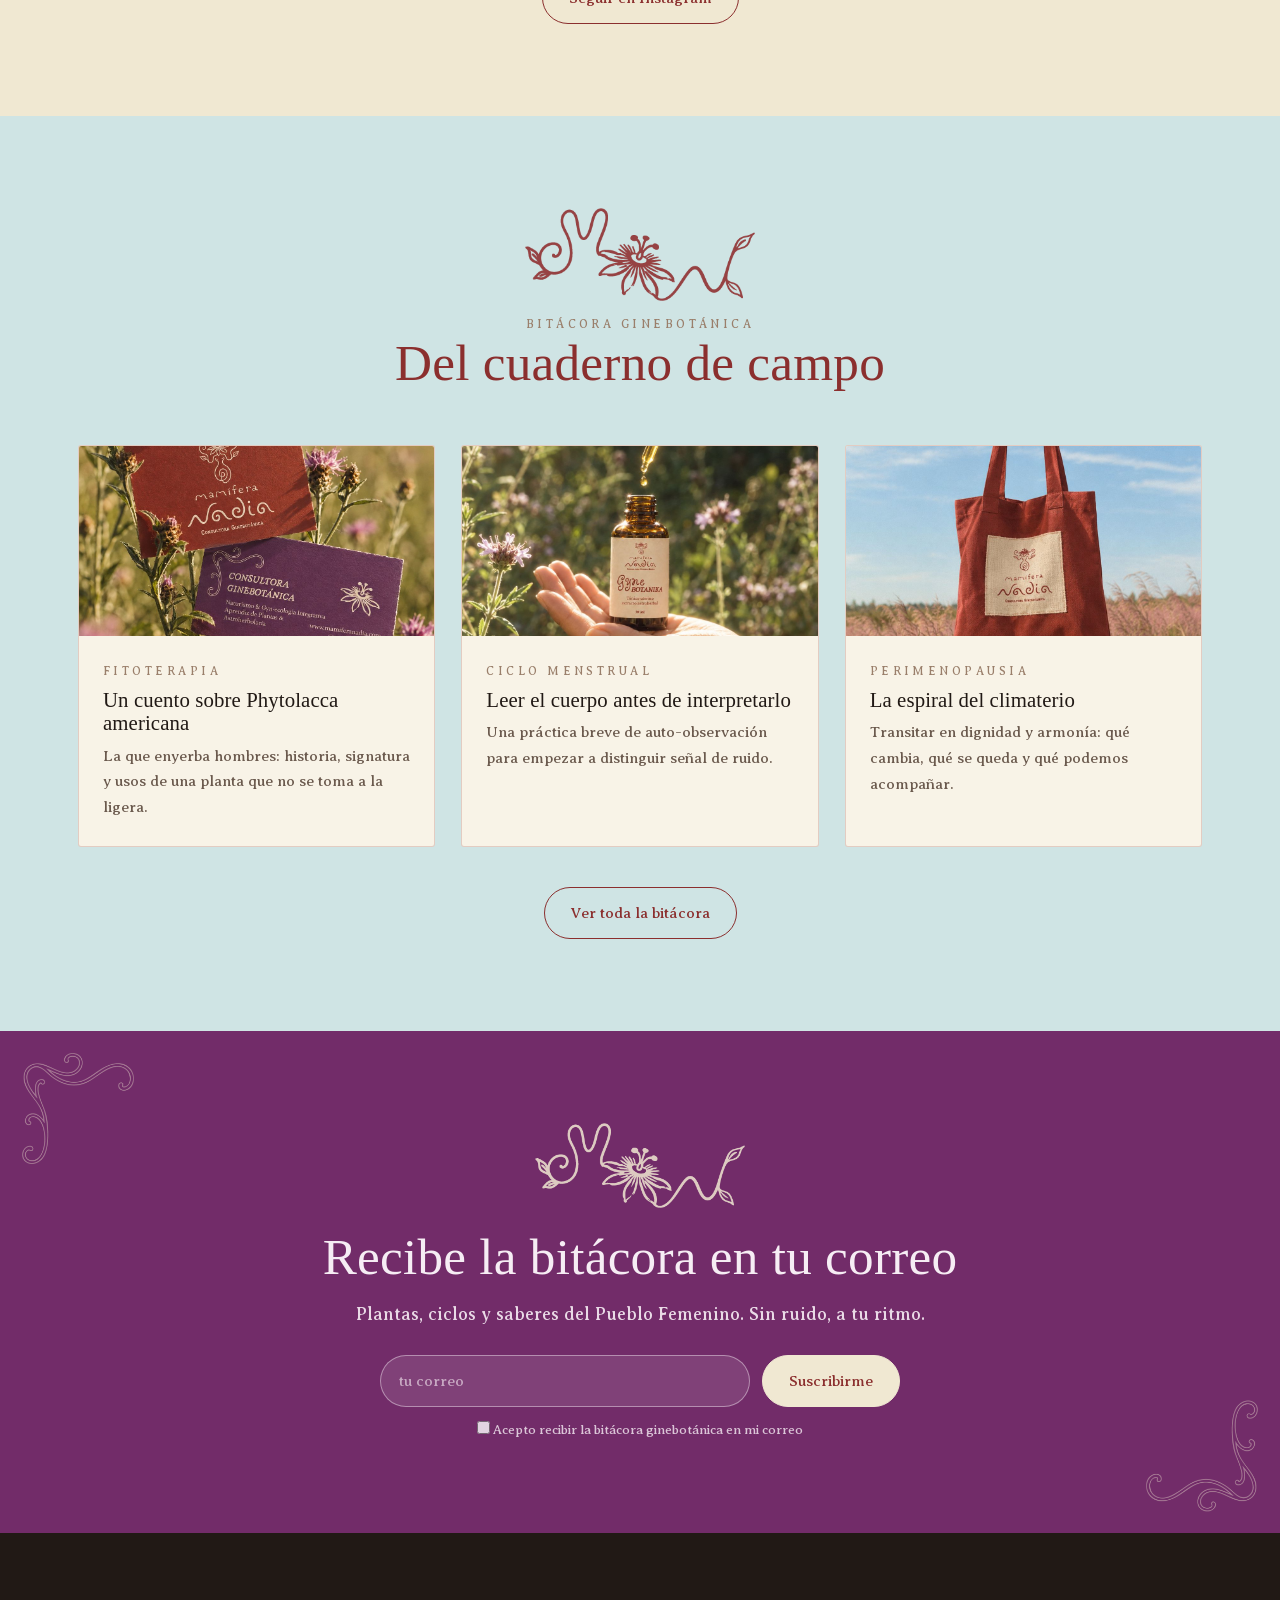
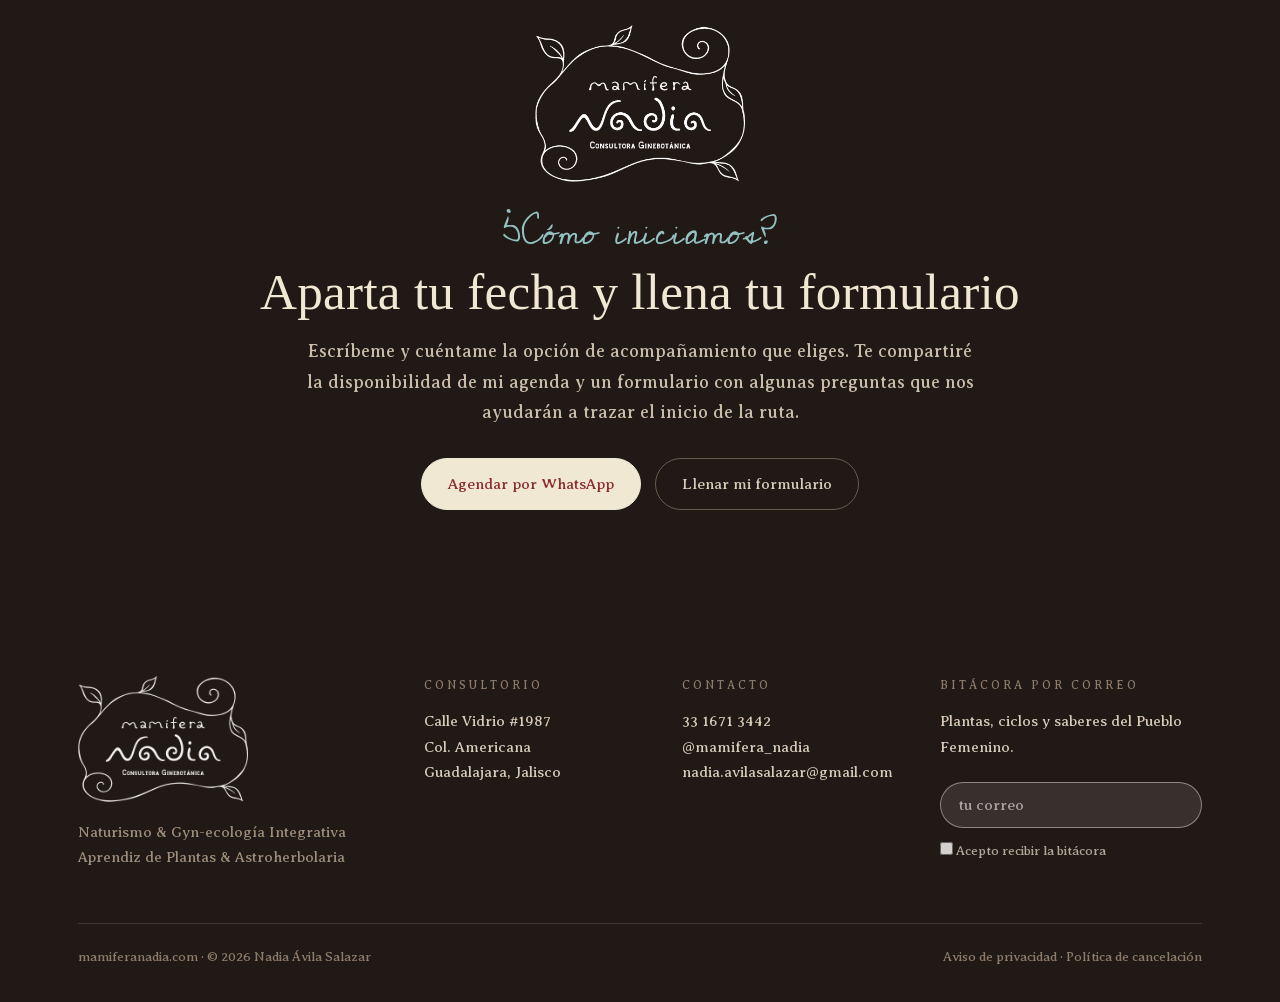
==== commit ef1c4c92: "Usar textos del PDF de Nadia, fotos reales y más aqua en la paleta Textos: la redacción sale ahora d" ====
--- a/index.html
+++ b/index.html
@@ -4,6 +4,9 @@
   <meta charset="UTF-8">
   <meta name="viewport" content="width=device-width, initial-scale=1">
   <title>mamifera Nadia · Consultora Ginebotánica</title>
+  <!-- Borrador: evita que los buscadores indexen la vista previa.
+       QUITAR al publicar en el dominio definitivo. -->
+  <meta name="robots" content="noindex, nofollow">
   <meta name="description" content="Acompañamiento y consultoría ginebotánica para mujeres. Naturismo y ginecología integrativa en Guadalajara y en línea.">
   <link rel="icon" href="assets/img/logos/sello-rojo.png">
   <link rel="preconnect" href="https://fonts.googleapis.com">
@@ -33,22 +36,22 @@
 </header>
 
 <!-- ===================== PORTADA ===================== -->
-<section class="hero">
+<section class="hero agua">
   <img class="esq tl" src="assets/img/ornamentos/esquina.png" alt="">
-  <div class="wrap split izq" style="grid-template-columns:1.08fr .92fr">
+  <div class="wrap split izq">
     <div>
       <p class="kicker">Consultora Ginebotánica</p>
-      <h1 style="margin:10px 0 4px">Diseñemos juntas<br>una ruta hacia la<br>soberanía de tu salud</h1>
-      <p class="mano" style="color:var(--tinta);opacity:.78;margin-bottom:22px">Vamos a la raíz de lo que tu organismo revela</p>
-      <p class="lead muted">Naturópata con especialización en la salud de las mujeres. Mi propuesta ginebotánica
-      es lo que distingue este espacio: naturismo y ginecología integrativa, acompañados del Reino Vegetal.</p>
+      <h1 style="margin:10px 0 4px">Diseñemos juntas <br>una ruta hacia la <br>soberanía de tu salud</h1>
+      <p class="mano" style="color:var(--tinta);opacity:.78;margin-bottom:22px">¿Quieres ir a la raíz de lo que revela tu organismo?</p>
+      <p class="lead muted">¡Vamos! Te acompaño a descubrir lo que tus cuerpos quieren comunicarte y a diseñar
+      rutas para atender sus revelaciones a través de los saberes del Pueblo Femenino.</p>
       <div style="display:flex;gap:14px;flex-wrap:wrap;margin-top:30px">
         <a class="btn" href="formulario.html">Agenda tu primera consulta</a>
         <a class="btn btn-ghost" href="servicios.html">Conoce el proceso</a>
       </div>
     </div>
     <div class="framed oval">
-        <div class="ph" style="background-image:url(assets/img/fotos/tonico.jpg)" role="img" aria-label="Tónico ginebotánico en la mano, en el campo"></div>
+        <div class="ph" style="background-image:url(assets/img/fotos/nadia-retrato.jpg);background-position:50% 40%" role="img" aria-label="Nadia sonriendo en el campo, con flores de Tagetes tenuifolia en el cabello"></div>
         <img class="fr" src="assets/img/ornamentos/marco-oval-flor.png" alt="">
       </div>
   </div>
@@ -60,27 +63,45 @@
   <div class="wrap">
     <div class="sec-head">
       <img class="divisor" src="assets/img/logos/flor-rojo.png" alt="">
-      <p class="kicker">A través de</p>
-      <h2>Tres caminos que recorremos juntas</h2>
-    </div>
-    <div class="grid g3">
-      <article class="card">
-        <img class="sello" src="assets/img/logos/sello-rojo.png" alt="">
+      <p class="kicker">Mi propuesta</p>
+      <h2>Un modelo que va a la raíz del síntoma</h2>
+      <p class="lead muted">Como naturópata, doula posparto, educadora y comunicadora, acompañante y asesora de las
+      mujeres en la restauración de su salud, te propongo un modelo de atención que pone al centro herramientas
+      de la naturopatía, terapia floral, Ayurveda, ginebotánica y ginecología integrativa.</p>
+      <p class="lead muted">Acompañadas de estas biotecnologías, te propongo ir a la raíz de lo que tu organismo te está
+      revelando y estudiar sus mensajes más allá del síntoma; y desde ahí, juntas, diseñar un plan integral para
+      nutrir a tus células y activar procesos de autorregulación en tu organismo.</p>
+      <p class="mano-sm" style="margin-top:34px">A través de…</p>
+    </div>
+    <div class="grid g3 deslizable">
+      <article class="card">
+        <figure>
+          <div class="foto" style="background-image:url(assets/img/fotos/pulsos-vientre.jpg);background-position:32% center" role="img" aria-label="Nadia, con los ojos cerrados, soba el vientre de una mujer recostada"></div>
+          <figcaption class="pie-foto">El masaje en el vientre inicia con el rastreo de los pulsos: una lectura
+          del territorio abdominal, antes de la sobada profunda.</figcaption>
+        </figure>
         <h3>Autoestudio</h3>
-        <p class="muted">Un viaje a tus tejidos, flujos, hormonas y sentidos. Entendiendo qué y cómo comunican,
+        <p class="muted">Un viaje a tus tejidos, flujos, hormonas, sentidos. Entendiendo qué y cómo comunican,
         iremos a la raíz del síntoma.</p>
       </article>
       <article class="card">
-        <img class="sello" src="assets/img/logos/sello-rojo.png" alt="">
+        <figure>
+          <div class="foto" style="background-image:url(assets/img/fotos/recolecta.jpg);background-position:62% center" role="img" aria-label="Nadia recolecta plantas entre la hierba"></div>
+          <figcaption class="pie-foto">Cultivo, cosecha, recolecta y extractos guiados por las fases lunares,
+          equinoccios, solsticios y tránsitos planetarios: Astroherbolaria.</figcaption>
+        </figure>
         <h3>Ginebotánica &amp; Naturismo</h3>
-        <p class="muted">Acompañadas del Reino Vegetal, tendemos puentes entre sus virtudes y las nuestras,
-        pasando por el cuerpo sus metabolitos.</p>
-      </article>
-      <article class="card">
-        <img class="sello" src="assets/img/logos/sello-rojo.png" alt="">
+        <p class="muted">Acompañadas del Reino Vegetal, tenderemos los puentes entre sus virtudes y las nuestras,
+        pasando por el cuerpo sus metabolitos e inspirándonos en sus signaturas.</p>
+      </article>
+      <article class="card">
+        <figure>
+          <div class="foto" style="background-image:url(assets/img/fotos/tabaco.jpg);background-position:40% center" role="img" aria-label="Nadia sopla humo de tabaco sobre una mujer recostada, durante un retiro"></div>
+          <figcaption class="pie-foto">El humo del Tabaco restaura la energía del cuerpo sutil, una práctica de
+          distintas tradiciones de Medicina Femenina de la Abya Yala. Retiro en Puerto Vallarta.</figcaption>
+        </figure>
         <h3>Somática</h3>
-        <p class="muted">Recursos y prácticas que nos permitan integrar mente, cuerpo y emoción
-        en una sola conversación.</p>
+        <p class="muted">Recursos y prácticas que nos permitan integrar mente, cuerpo y emoción.</p>
       </article>
     </div>
   </div>
@@ -89,10 +110,13 @@
 <!-- ===================== PARA QUIÉN ES ===================== -->
 <section>
   <div class="wrap split izq">
-    <div class="framed arco">
-        <div class="ph" style="background-image:url(assets/img/fotos/bolsa.jpg)" role="img" aria-label="Bolsa de mamifera Nadia en el campo"></div>
+    <figure>
+      <div class="framed arco">
+        <div class="ph" style="background-image:url(assets/img/fotos/sobada-maya.jpg);background-position:50% 30%" role="img" aria-label="Nadia soba el abdomen de una mujer recostada"></div>
         <img class="fr" src="assets/img/ornamentos/marco-arco.png" alt="">
       </div>
+      <figcaption class="pie">Sobada de la tradición maya, con la que se busca estimular el tránsito intestinal.</figcaption>
+    </figure>
     <div>
       <p class="kicker">Para quién es este espacio</p>
       <h2 style="margin:10px 0 18px">Un espacio para mujeres,<br>en cualquier etapa</h2>
@@ -127,10 +151,11 @@
       <article class="card">
         <span class="pill">120 minutos</span>
         <h3>Primera consulta ginebotánica</h3>
-        <p class="muted">Un espacio de encuentro donde juntas realizamos una cartografía de tu salud,
-        para luego diseñar un tratamiento fundamentado en el naturismo y la fitoterapia.</p>
+        <p class="muted">Abriremos tu Rueda de Medicina —un mapa de tus cuatro cuerpos: físico, emocional, mental
+        y espiritual— para explorar el desequilibrio que te trae a este espacio y diseñar un protocolo de atención
+        y cuidado integrativo para restablecer tu salud.</p>
         <p style="margin-top:16px"><b class="precio-grande">$1,300 – $1,800 MXN</b><br>
-        <span class="muted" style="font-size:.9rem">presencial o virtual · incluye tus formulaciones</span></p>
+        <span class="muted" style="font-size:.9rem">presencial o virtual · incluye tu kit ginebotánico</span></p>
         <p style="margin-top:20px"><a class="btn btn-ghost" href="servicios.html">Ver detalle</a></p>
       </article>
       <article class="card">
@@ -229,8 +254,9 @@
     <img src="assets/img/logos/logo-blanco.png" style="width:210px;margin:0 auto 28px" alt="">
     <p class="mano" style="color:var(--agua)">¿Cómo iniciamos?</p>
     <h2 style="margin:6px 0 16px">Aparta tu fecha y llena tu formulario</h2>
-    <p class="lead" style="margin:0 auto;color:#C9BCA9">Escríbeme por WhatsApp para elegir tu horario, o empieza
-    por el formulario de primera consulta — lo que prefieras. Lo importante es que no te quedes sin tu lugar.</p>
+    <p class="lead" style="margin:0 auto;color:#C9BCA9">Escríbeme y cuéntame la opción de acompañamiento que eliges.
+    Te compartiré la disponibilidad de mi agenda y un formulario con algunas preguntas que nos ayudarán a trazar
+    el inicio de la ruta.</p>
     <div style="display:flex;gap:14px;flex-wrap:wrap;justify-content:center;margin-top:30px">
       <a class="btn btn-claro" href="https://wa.me/523316713442">Agendar por WhatsApp</a>
       <a class="btn btn-linea" href="formulario.html">Llenar mi formulario</a>
@@ -275,7 +301,9 @@
   </div>
 </footer>
 
-<a class="wa" href="https://wa.me/523316713442">Escríbeme por WhatsApp</a>
+<a class="wa" href="https://wa.me/523316713442" aria-label="Escríbeme por WhatsApp" title="Escríbeme por WhatsApp">
+  <svg viewBox="0 0 24 24" aria-hidden="true"><path d="M17.472 14.382c-.297-.149-1.758-.867-2.03-.967-.273-.099-.471-.148-.67.15-.197.297-.767.966-.94 1.164-.173.199-.347.223-.644.075-.297-.15-1.255-.463-2.39-1.475-.883-.788-1.48-1.761-1.653-2.059-.173-.297-.018-.458.13-.606.134-.133.298-.347.446-.52.149-.174.198-.298.298-.497.099-.198.05-.371-.025-.52-.075-.149-.669-1.612-.916-2.207-.242-.579-.487-.5-.669-.51-.173-.008-.371-.01-.57-.01-.198 0-.52.074-.792.372-.272.297-1.04 1.016-1.04 2.479 0 1.462 1.065 2.875 1.213 3.074.149.198 2.096 3.2 5.077 4.487.709.306 1.262.489 1.694.625.712.227 1.36.195 1.871.118.571-.085 1.758-.719 2.006-1.413.248-.694.248-1.289.173-1.413-.074-.124-.272-.198-.57-.347m-5.421 7.403h-.004a9.87 9.87 0 01-5.031-1.378l-.361-.214-3.741.982.998-3.648-.235-.374a9.86 9.86 0 01-1.51-5.26c.001-5.45 4.436-9.884 9.888-9.884 2.64 0 5.122 1.03 6.988 2.898a9.825 9.825 0 012.893 6.994c-.003 5.45-4.437 9.884-9.885 9.884m8.413-18.297A11.815 11.815 0 0012.05 0C5.495 0 .16 5.335.157 11.892c0 2.096.547 4.142 1.588 5.945L.057 24l6.305-1.654a11.882 11.882 0 005.683 1.448h.005c6.554 0 11.89-5.335 11.893-11.893a11.821 11.821 0 00-3.48-8.413Z"/></svg>
+</a>
 <script type="module" src="assets/js/main.js"></script>
 </body>
 </html>
--- a/assets/css/estilos.css
+++ b/assets/css/estilos.css
@@ -13,6 +13,7 @@
   --rojo-osc:#6E2423;
   --morado:#722C69;       /* Misterio · PANTONE 249C */
   --agua:#94C2C3;         /* Fluir · PANTONE 564C */
+  --agua-claro:#CFE4E4;   /* Fluir al 45 % sobre blanco; variación de apoyo, no está en el manual */
   --tinta:#211915;        /* Muerte / Renacimiento */
 
   /* Tipografías (manual: sección "Tipografía en web") */
@@ -50,7 +51,7 @@
 .center{text-align:center}
 
 /* ---------- 4. Navegación ---------- */
-.nav{position:sticky;top:0;z-index:40;background:rgba(240,232,210,.94);
+.nav{position:sticky;top:0;z-index:40;background:rgba(207,228,228,.94);
      backdrop-filter:blur(8px);border-bottom:1px solid rgba(139,47,46,.16)}
 .nav .wrap{display:flex;align-items:center;gap:30px;padding-top:14px;padding-bottom:14px}
 .nav .brand img{height:38px;width:auto}
@@ -85,7 +86,15 @@
 
 /* ---------- 6. Secciones ---------- */
 section{padding:92px 0;position:relative}
-.alt{background:var(--crema2)}
+/* Nadia pidió más presencia del aqua y menos crema (oct 2026): los encabezados
+   de página van en aqua pleno y las secciones alternas en aqua claro. */
+.alt{background:var(--agua-claro)}
+.agua{background:var(--agua)}
+/* Sobre aqua pleno el café apagado y el rojo delgado no alcanzan contraste */
+.agua .muted{color:var(--tinta);opacity:.85}
+.agua .kicker{color:var(--tinta);opacity:.7}
+.agua .btn-ghost{color:var(--rojo-osc);border-color:var(--rojo-osc)}
+.agua .btn-ghost:hover{background:var(--rojo-osc);color:var(--crema)}
 .oscuro{background:var(--tinta);color:var(--crema)}
 .oscuro h2,.oscuro h3,.oscuro .mano{color:var(--crema)}
 .oscuro .kicker{color:#A99583}
@@ -115,6 +124,14 @@
 .framed.rect{aspect-ratio:871/1115}
 .framed.rect .ph{inset:16% 18%;border-radius:2px}
 
+/* Pies de foto: textos de contexto de Nadia, siempre por debajo del texto principal */
+.pie{max-width:360px;margin:4px auto 0;text-align:center;font-size:.88rem;
+     font-style:italic;line-height:1.55;color:#6B5A4E}
+.card figure{margin:-32px -28px 22px}
+.card .foto{aspect-ratio:4/3;background-size:cover;background-position:center;
+            border-radius:var(--radio) var(--radio) 0 0}
+.pie-foto{padding:10px 28px 0;font-size:.82rem;font-style:italic;line-height:1.5;color:#6B5A4E}
+
 /* ---------- 8. Rejillas y tarjetas ---------- */
 .grid{display:grid;gap:26px}
 .grid>*{min-width:0}
@@ -124,10 +141,10 @@
 .split{display:grid;gap:54px;align-items:center}
 .split.izq{grid-template-columns:.85fr 1.15fr}
 .split.der{grid-template-columns:1.15fr .85fr}
+.hero .split{grid-template-columns:1.08fr .92fr}
 
 .card{background:var(--crema2);border:1px solid rgba(139,47,46,.2);
       border-radius:var(--radio);padding:32px 28px;position:relative}
-.alt .card{background:var(--crema)}
 .card h3{margin-bottom:10px}
 .card .sello{position:absolute;top:-16px;right:18px;width:42px;opacity:.9}
 .card.precio{text-align:center}
@@ -156,7 +173,6 @@
 /* ---------- 9. Blog ---------- */
 .post{background:var(--crema2);border:1px solid rgba(139,47,46,.2);
       border-radius:var(--radio);overflow:hidden;display:flex;flex-direction:column}
-.alt .post{background:var(--crema)}
 .post .img{height:190px;background-size:cover;background-position:center}
 .post .cuerpo{padding:26px 24px}
 .post h3{font-size:1.3rem;margin:6px 0 8px}
@@ -226,9 +242,12 @@
             display:flex;justify-content:space-between;gap:20px;flex-wrap:wrap;font-size:.82rem;color:#8E7C6A}
 
 /* ---------- 14. WhatsApp flotante ---------- */
-.wa{position:fixed;right:22px;bottom:22px;z-index:50;background:var(--rojo);color:var(--crema);
-    border-radius:999px;padding:13px 24px;font-size:.92rem;box-shadow:0 8px 26px rgba(33,25,21,.3)}
-.wa:hover{background:var(--rojo-osc)}
+/* Solo el ícono, en rojo savia: el verde de WhatsApp rompía la paleta */
+.wa{position:fixed;right:20px;bottom:20px;z-index:50;width:52px;height:52px;border-radius:50%;
+    background:var(--rojo);color:var(--crema);display:flex;align-items:center;justify-content:center;
+    box-shadow:0 6px 20px rgba(33,25,21,.28);transition:.18s}
+.wa svg{width:26px;height:26px;fill:currentColor}
+.wa:hover{background:var(--rojo-osc);transform:translateY(-2px)}
 
 /* ---------- 15. Responsive ---------- */
 @media(max-width:900px){
@@ -239,12 +258,25 @@
   .g4.pasos,.ig-grid{grid-template-columns:repeat(2,minmax(0,1fr))}
   .split.izq,.split.der{grid-template-columns:1fr;gap:38px}
   .split .framed{max-width:420px;margin:0 auto}
+  /* Portada: el retrato va primero y grande; es lo que presenta a Nadia */
+  .hero{padding-top:28px}
+  .hero .split{grid-template-columns:1fr;gap:18px}
+  .hero .framed{order:-1;max-width:300px}
+  .hero h1 br{display:none}
+
+  /* Tarjetas de la propuesta: carrusel horizontal en vez de lista larga.
+     La siguiente tarjeta asoma para que se entienda que se desliza. */
+  .grid.deslizable{grid-template-columns:none;grid-auto-flow:column;grid-auto-columns:82%;
+                   gap:16px;overflow-x:auto;scroll-snap-type:x mandatory;overscroll-behavior-x:contain;
+                   margin:0 -16px;padding:0 16px 14px;scroll-padding:0 16px;scrollbar-width:none}
+  .grid.deslizable::-webkit-scrollbar{display:none}
+  .grid.deslizable>*{scroll-snap-align:start}
   .modalidad{grid-template-columns:1fr}
   footer .cols{grid-template-columns:repeat(2,minmax(0,1fr));gap:28px}
   .esq{display:none}
 
   .menu-btn{display:block}
-  .nav nav{position:fixed;inset:68px 0 auto;background:var(--crema);flex-direction:column;
+  .nav nav{position:fixed;inset:68px 0 auto;background:var(--agua-claro);flex-direction:column;
            align-items:stretch;gap:0;padding:10px 16px 22px;margin:0;
            border-bottom:1px solid rgba(139,47,46,.16);display:none}
   .menu-abierto .nav nav{display:flex}
